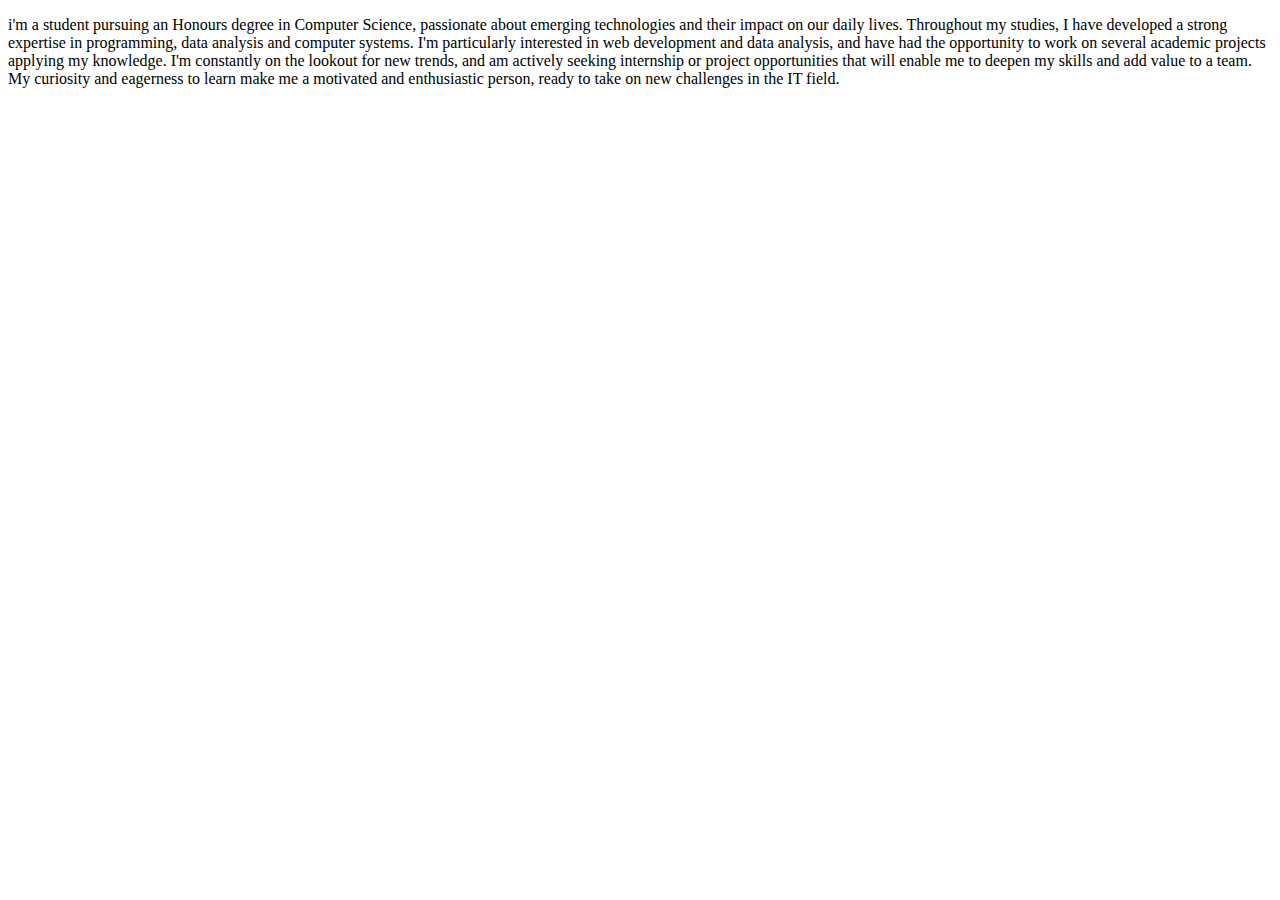
==== About.html @ ce580dde "mis a jour about.html" ====
<!DOCTYPE html>
<html lang="en">
<head>
    <meta charset="UTF-8">
    <meta name="viewport" content="width=device-width, initial-scale=1.0">
    <title>About</title>
    <link  rel="stylesheet" href="About.css">
</head>
<body>
    <p>i'm a student pursuing an Honours degree in Computer Science,
         passionate about emerging technologies and their impact on our daily lives.
          Throughout my studies, I have developed a strong expertise in programming,
           data analysis and computer systems. I'm particularly interested in web development and data analysis,
            and have had the opportunity to work on several academic projects applying my knowledge.
        I'm constantly on the lookout for new trends,
         and am actively seeking internship or project opportunities that will enable me to deepen my skills and add value to a team.
          My curiosity and eagerness to learn make me a motivated and enthusiastic person, ready to take on new challenges in the IT field.</p>
</body>
</html>
---- About.css ----

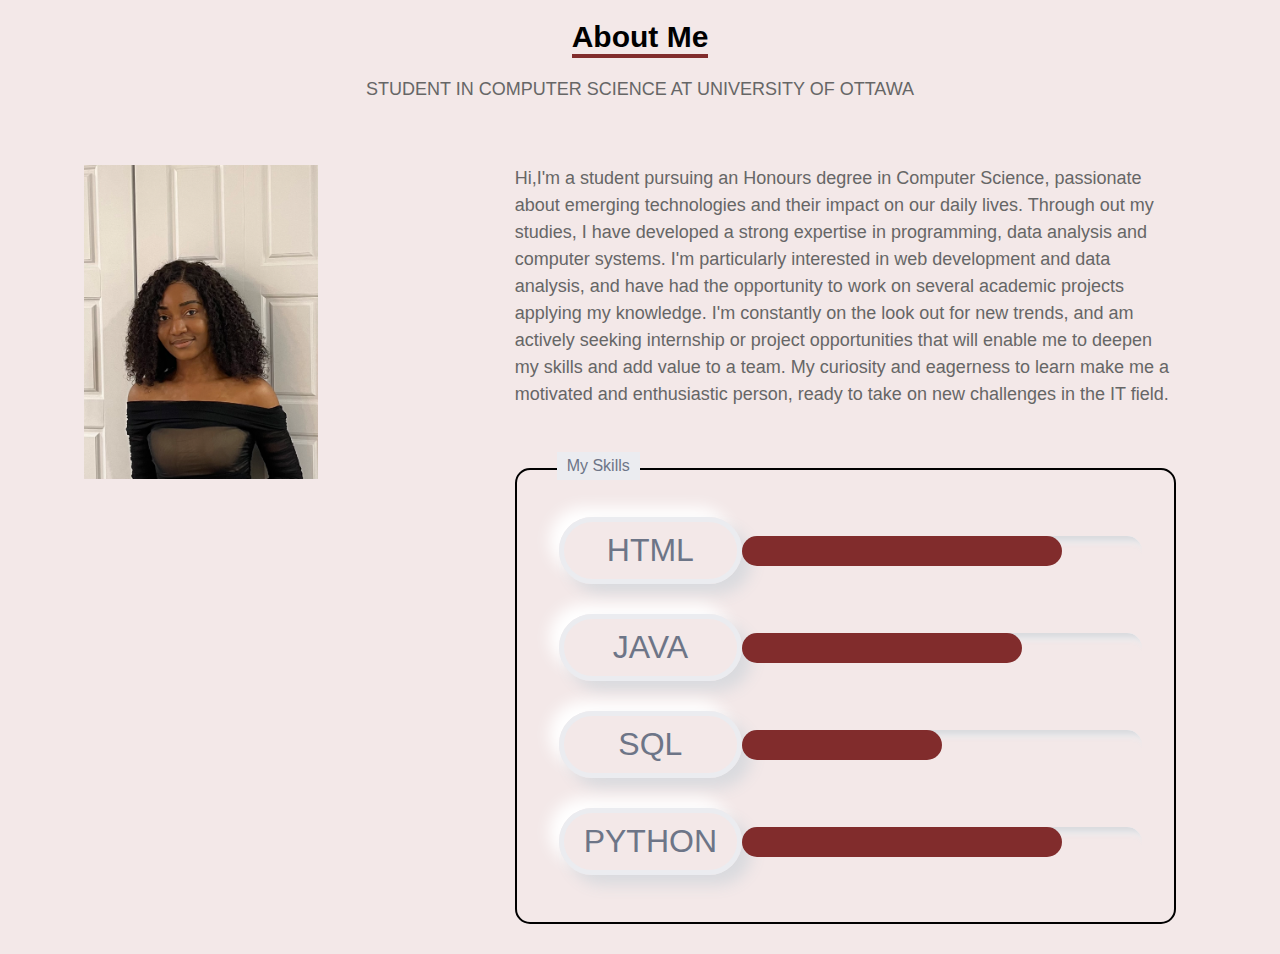
==== commit 48066079: "modification du fichier About" ====
--- a/About.html
+++ b/About.html
@@ -7,13 +7,46 @@
     <link  rel="stylesheet" href="About.css">
 </head>
 <body>
-    <p>i'm a student pursuing an Honours degree in Computer Science,
-         passionate about emerging technologies and their impact on our daily lives.
-          Throughout my studies, I have developed a strong expertise in programming,
-           data analysis and computer systems. I'm particularly interested in web development and data analysis,
-            and have had the opportunity to work on several academic projects applying my knowledge.
-        I'm constantly on the lookout for new trends,
-         and am actively seeking internship or project opportunities that will enable me to deepen my skills and add value to a team.
-          My curiosity and eagerness to learn make me a motivated and enthusiastic person, ready to take on new challenges in the IT field.</p>
+    
+    <div class="heading">
+        <h1>About Me</h1>
+        <p> STUDENT IN COMPUTER SCIENCE AT UNIVERSITY OF OTTAWA</p>
+    </div>
+    
+    <div class="container">
+        <section class="about">
+            <div class="about-image">
+                <img src="photo.jpg">
+            </div>
+            <div class="about-content">
+                <p>Hi,I'm a student pursuing an Honours degree in Computer Science,
+                    passionate about emerging technologies and their impact on our daily lives.
+                    Through out my studies, I have developed a strong expertise in programming,
+                    data analysis and computer systems. I'm particularly interested in web development and data analysis,
+                    and have had the opportunity to work on several academic projects applying my knowledge.
+                    I'm constantly on the look out for new trends, and am actively seeking internship or project opportunities
+                    that will enable me to deepen my skills and add value to a team. My curiosity and eagerness to learn make me a motivated and enthusiastic person, 
+                    ready to take on new challenges in the IT field.
+                </p>
+                <div class="skill">
+                    <div class="name">
+                        <span>HTML</span>
+                        <span>JAVA</span>
+                        <span>SQL</span>
+                        <span>PYTHON</span>
+                    </div>
+                    <div class="bar-container">
+                        <div class="bar"><div class="progress"></div></div>
+                        <div class="bar"><div class="progress"></div></div>
+                        <div class="bar"><div class="progress"></div></div>
+                        <div class="bar"><div class="progress"></div></div>
+                    </div>
+                </div>
+            </div>
+            
+        </section>
+
+        
+    </div>
 </body>
-</html>+</html>
--- a/About.css
+++ b/About.css
@@ -1 +1,210 @@
-
+* {
+    margin: 0;
+    padding: 0;
+    box-sizing: border-box;
+    font-family: 'Roboto', sans-serif;
+}
+
+body {
+    background-color: #f3e8e8;
+    height: 100vh;
+    display: flex;
+    flex-direction: column;
+    align-items: center;
+}
+
+.heading {
+    width: 90%;
+    display: flex;
+    align-items: center;
+    flex-direction: column;
+    text-align: center;
+    margin: 20px auto;
+}
+
+.heading h1 {
+    font-size: 30px;
+    color: #000;
+    margin-bottom: 25px;
+    position: relative;
+}
+
+.heading h1::after {
+    content: "";
+    position: absolute;
+    width: 100%;
+    height: 4px;
+    display: block;
+    margin: 0 auto;
+    background-color:  rgb(129, 44, 44);
+}
+
+.heading p {
+    font-size: 18px;
+    color: #666;
+    margin-bottom: 35px;
+}
+
+.container {
+    width: 90%;
+    margin: 0 auto;
+    padding: 10px 20px;
+    display: flex;
+    flex-direction: column;
+}
+
+.about {
+    display: flex;
+    justify-content: space-between;
+    align-items: flex-start;
+    flex-wrap: wrap;
+}
+
+.about-image {
+    flex: 1;
+    margin-right: 40px;
+    overflow: hidden;
+    margin-bottom: 20px; 
+}
+
+.about-image img {
+    width: 60%;
+    height: auto;
+    display: block;
+    transition: 0.5s ease;
+}
+
+.about-image:hover img {
+    transform: scale(1.2);
+}
+
+.about-content {
+    flex: 1;
+    margin-right: 20px;
+}
+
+.about-content p {
+    font-size: 18px;
+    line-height: 1.5;
+    color: #666;
+    margin-bottom: 60px; 
+}
+
+@media screen and (max-width: 768px) {
+    .heading {
+        padding: 0 20px;
+    }
+
+    .heading h1 {
+        font-size: 36px;
+    }
+
+    .heading p {
+        font-size: 17px;
+        margin-bottom: 0;
+    }
+
+    .container {
+        padding: 0;
+    }
+
+    .about {
+        display: flex;
+        justify-content: space-between;
+        align-items: flex-start;
+        flex-wrap: wrap;
+    }
+
+    .about-image {
+        flex: 1;
+        margin-right: 20px;
+        overflow: hidden;
+    }
+
+    .about-content p {
+        padding: 0;
+        font-size: 16px;
+    }
+}
+
+.skill {
+    display: flex;
+    border: 2px solid black;
+    padding: 2em;
+    border-radius: 15px;
+    position: relative;
+    margin-bottom: 20px;
+    flex: 1;
+    margin-top: 20px;
+}
+
+.skill::before {
+    content: "My Skills";
+    position: absolute;
+    top: -18px;
+    left: 40px;
+    background-color: #ebecf0;
+    padding: 5px 10px;
+    color: #6d7587;
+}
+
+.skill .name {
+    display: flex;
+    flex-direction: column;
+    color: #6d7587;
+    font-size: 2em;
+    font-weight: 500;
+    margin-left: 10px;
+}
+
+.skill .name span {
+    margin: 15px 0;
+    box-shadow: 9.91px 9.91px 15px #d9dade, -9.91px -9.91px 15px #ffffff;
+    padding: 10px 20px;
+    text-align: center;
+    border-radius: 50px;
+    border: 5px solid #ebecf0;
+    transition: 0.2s;
+    cursor: pointer;
+}
+
+.skill .name span:hover {
+    color: rgb(129, 44, 44);
+    box-shadow: 9.91px 9.91px 15px #d9dade, -9.91px -9.91px 15px #ffffff, inset 9.91px 9.91px 15px #d9dade, inset -9.91px -9.91px 15px #ffffff;
+}
+
+.bar-container {
+    display: flex;
+    flex-direction: column;
+    justify-content: space-around;
+}
+
+.bar {
+    width: 400px; 
+    height: 30px;
+    border-radius: 20px;
+    box-shadow: inset 6px 6px 6px #d9dade, inset 6px 6px 6px #ffffff;
+}
+
+.bar .progress {
+    height: 100%;
+    width: 30%; 
+    background: linear-gradient(to right,  rgb(129, 44, 44),  rgb(129, 44, 44));
+    border-radius: 20px;
+}
+
+.bar:nth-child(1) .progress {
+    width: 80%;
+}
+
+.bar:nth-child(2) .progress {
+    width: 70%;
+}
+
+.bar:nth-child(3) .progress {
+    width: 50%;
+}
+
+.bar:nth-child(4) .progress {
+    width: 80%;
+}
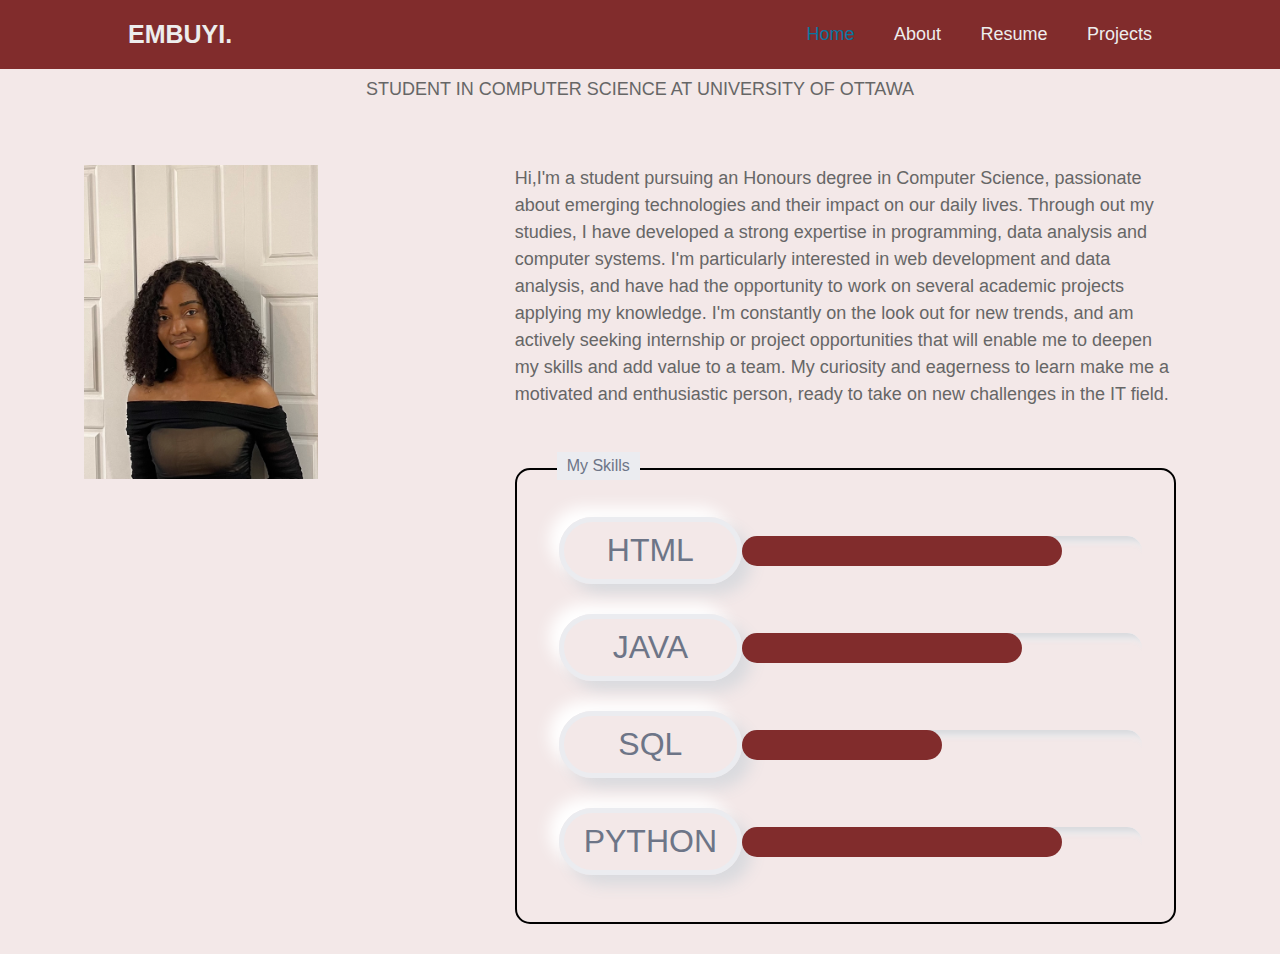
==== commit 62f28eeb: "ajout d'un fichier" ====
--- a/About.html
+++ b/About.html
@@ -7,6 +7,15 @@
     <link  rel="stylesheet" href="About.css">
 </head>
 <body>
+     <header class="header">
+        <a href="#" class="logo">EMBUYI.</a>
+        <nav class="navbar"> 
+            <a href="#" class="active">Home</a>
+            <a href="About.html">About</a>
+            <a href="resume.html">Resume</a>
+            <a href="projetcs.html">Projects</a>
+        </nav>
+    </header>
     
     <div class="heading">
         <h1>About Me</h1>
--- a/About.css
+++ b/About.css
@@ -208,3 +208,34 @@
 .bar:nth-child(4) .progress {
     width: 80%;
 }
+.header {
+    position: fixed;
+    top: 0;
+    left: 0;
+    width: 100%;
+    padding: 20px 10%;
+    background: rgb(129, 44, 44); 
+    display: flex;
+    justify-content: space-between;
+    align-items: center;
+    z-index: 100;
+}
+.logo{
+    font-size: 25px;
+    color: #ededed;
+    text-decoration: none;
+    font-weight: 600;
+}
+
+.navbar a{
+    font-size: 18px;
+    color:#ededed;
+    text-decoration: none;
+    font-weight: 500;
+    margin-left: 35px;
+    transition: .3s;
+}
+.navbar a:hover,
+.navbar a.active{
+    color: #0876a2;
+}
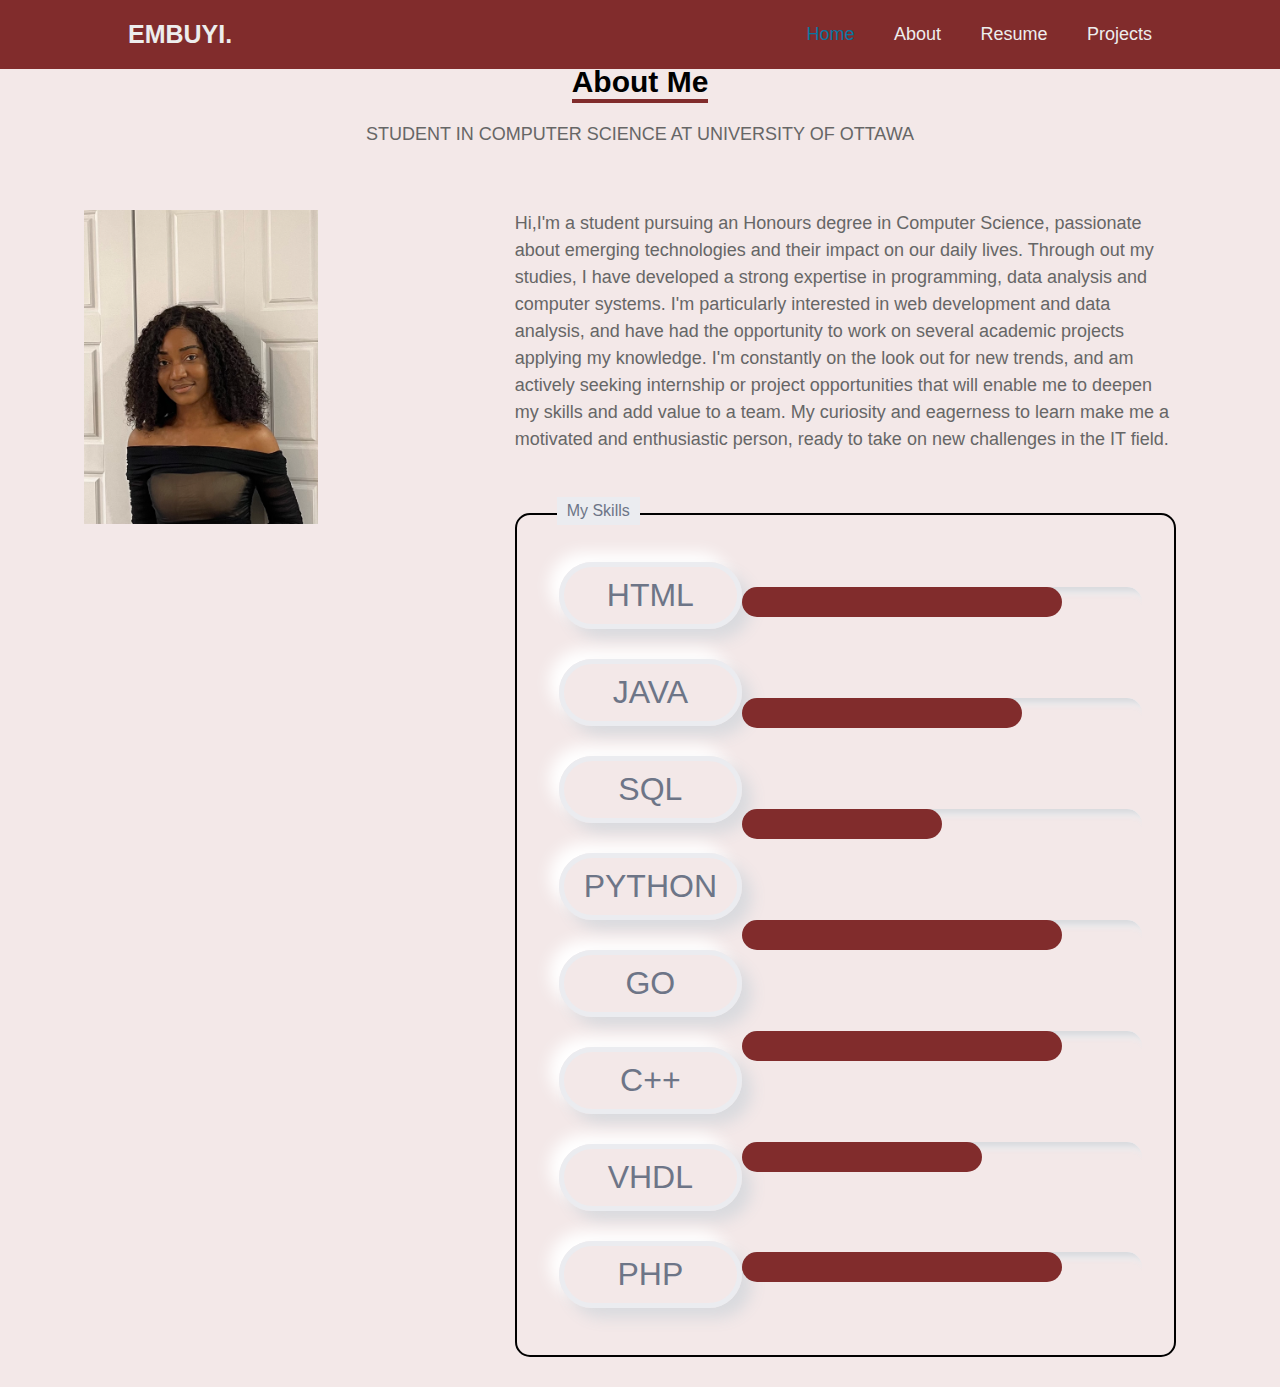
==== commit c6aab3a4: "insertion" ====
--- a/About.html
+++ b/About.html
@@ -10,7 +10,7 @@
      <header class="header">
         <a href="#" class="logo">EMBUYI.</a>
         <nav class="navbar"> 
-            <a href="#" class="active">Home</a>
+            <a href="index.html" class="active">Home</a>
             <a href="About.html">About</a>
             <a href="resume.html">Resume</a>
             <a href="projetcs.html">Projects</a>
@@ -43,12 +43,19 @@
                         <span>JAVA</span>
                         <span>SQL</span>
                         <span>PYTHON</span>
+                        <span>GO</span>
+                        <span>C++</span>
+                        <span>VHDL</span>
+                        <span>PHP</span>
                     </div>
                     <div class="bar-container">
                         <div class="bar"><div class="progress"></div></div>
                         <div class="bar"><div class="progress"></div></div>
                         <div class="bar"><div class="progress"></div></div>
                         <div class="bar"><div class="progress"></div></div>
+                        <div class="bar"><div class="progress"></div></div>
+                        <div class="bar"><div class="progress"></div></div>
+                        <var><div class="bar"><div class="progress"></div></div></var>
                     </div>
                 </div>
             </div>
--- a/About.css
+++ b/About.css
@@ -25,6 +25,7 @@
 .heading h1 {
     font-size: 30px;
     color: #000;
+    margin: 45px;
     margin-bottom: 25px;
     position: relative;
 }
@@ -208,6 +209,18 @@
 .bar:nth-child(4) .progress {
     width: 80%;
 }
+.bar:nth-child(5) .progress {
+    width: 80%;
+}
+.bar:nth-child(6) .progress {
+    width: 60%;
+}
+video.bar:nth-child(7) .progress {
+    width: 55%;
+}
+.bar:nth-child(8) .progress {
+    width: 60%;
+}
 .header {
     position: fixed;
     top: 0;
